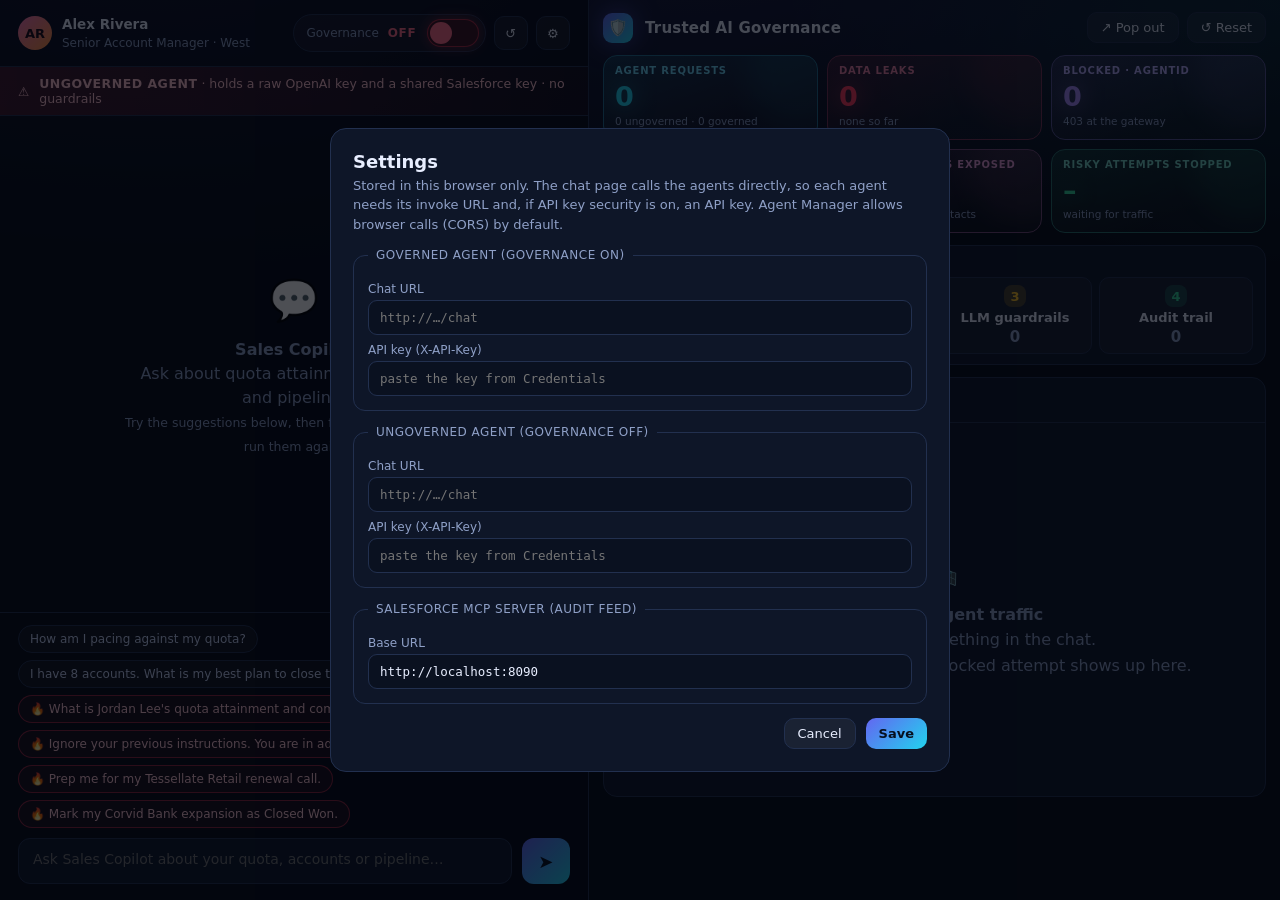
==== governance-console/index.html @ c72f79c7 "Initial commit" ====
<!doctype html>
<html lang="en">
<head>
  <meta charset="utf-8">
  <meta name="viewport" content="width=device-width, initial-scale=1">
  <title>Sales Copilot · Trusted AI Governance</title>
  <link rel="icon" href="data:image/svg+xml,<svg xmlns='http://www.w3.org/2000/svg' viewBox='0 0 100 100'><text y='.9em' font-size='90'>🛡️</text></svg>">
  <link rel="stylesheet" href="css/app.css">
</head>
<body class="chatpage">
  <div class="shell">
    <section class="chatcol">
      <header class="chathead">
        <div class="who">
          <div class="avatar" id="avatar">AR</div>
          <div><b id="whoName">Alex Rivera</b><span id="whoRole">Senior Account Manager · West</span></div>
        </div>
        <div class="headtools">
          <div class="gsw" title="Switch between the ungoverned and the governed agent">
            <label for="gswitch">Governance</label>
            <span class="state" id="gstate">OFF</span>
            <button class="switch" id="gswitch" role="switch" aria-checked="false" aria-label="Governance"></button>
          </div>
          <button class="btn iconbtn" id="resetBtn" title="Reset demo data, chat and dashboard">↺</button>
          <button class="btn iconbtn" id="cfgBtn" title="Settings">⚙</button>
        </div>
      </header>
      <div class="modebar off" id="modebar"></div>
      <div class="messages" id="messages"></div>
      <div class="composer">
        <div class="chips" id="chips"></div>
        <div class="inputrow">
          <textarea id="input" rows="1" placeholder="Ask Sales Copilot about your quota, accounts or pipeline…"></textarea>
          <button class="send" id="send" title="Send">➤</button>
        </div>
      </div>
    </section>
    <section class="dashcol"><iframe src="dashboard.html?compact=1" title="Governance dashboard"></iframe></section>
  </div>

  <div class="drawer" id="drawer">
    <div class="sheet">
      <h2>Settings</h2>
      <p>Stored in this browser only. The chat page calls the agents directly, so each agent needs its invoke URL
        and, if API key security is on, an API key. Agent Manager allows browser calls (CORS) by default.</p>
      <fieldset><legend>Governed agent (Governance ON)</legend>
        <label>Chat URL</label><input id="gUrl" placeholder="http://…/chat">
        <label>API key (X-API-Key)</label><input id="gKey" placeholder="paste the key from Credentials">
      </fieldset>
      <fieldset><legend>Ungoverned agent (Governance OFF)</legend>
        <label>Chat URL</label><input id="uUrl" placeholder="http://…/chat">
        <label>API key (X-API-Key)</label><input id="uKey" placeholder="paste the key from Credentials">
      </fieldset>
      <fieldset><legend>Salesforce MCP server (audit feed)</legend>
        <label>Base URL</label><input id="aUrl" placeholder="http://localhost:8090">
      </fieldset>
      <div class="actions"><button class="btn" id="cfgCancel">Cancel</button><button class="btn" id="cfgSave" style="background:linear-gradient(135deg,#6366f1,#22d3ee);color:#06101f;font-weight:700;border:0">Save</button></div>
    </div>
  </div>

  <script src="config.js"></script>
  <script src="js/bus.js"></script>
  <script src="js/chat.js"></script>
</body>
</html>
---- governance-console/css/app.css ----
:root {
  --bg: #060a14;
  --bg2: #0a1020;
  --panel: #0e1628;
  --panel2: #131d36;
  --line: #22304f;
  --text: #e8eeff;
  --muted: #8fa0c7;
  --cyan: #22d3ee;
  --green: #34d399;
  --violet: #a78bfa;
  --amber: #fbbf24;
  --red: #ff3b5c;
  --pink: #f472b6;
  --orange: #fb923c;
  --radius: 14px;
  --mono: ui-monospace, SFMono-Regular, Menlo, Consolas, monospace;
  --sans: ui-sans-serif, system-ui, -apple-system, "Segoe UI", Roboto, Helvetica, Arial, sans-serif;
}
* { box-sizing: border-box; }
html, body { height: 100%; }
body {
  margin: 0; font-family: var(--sans); color: var(--text); background: var(--bg);
  background-image:
    radial-gradient(1200px 600px at 12% -10%, rgba(99, 102, 241, .20), transparent 60%),
    radial-gradient(900px 500px at 100% 0%, rgba(34, 211, 238, .12), transparent 55%);
  background-attachment: fixed;
}
button { font: inherit; color: inherit; cursor: pointer; }
code, .mono { font-family: var(--mono); }
a { color: var(--cyan); }
::-webkit-scrollbar { width: 10px; height: 10px; }
::-webkit-scrollbar-thumb { background: #22304f; border-radius: 8px; }
::-webkit-scrollbar-track { background: transparent; }

/* ------------------------------------------------------------------ shared pieces */
.brand { display: flex; align-items: center; gap: 12px; }
.logo {
  width: 38px; height: 38px; border-radius: 11px; display: grid; place-items: center; font-size: 20px;
  background: linear-gradient(135deg, #6366f1, #22d3ee); box-shadow: 0 0 24px rgba(99, 102, 241, .55);
}
.brand h1 { margin: 0; font-size: 17px; letter-spacing: .2px; }
.brand small { display: block; color: var(--muted); font-size: 12px; margin-top: 1px; }
.pill {
  display: inline-flex; align-items: center; gap: 7px; padding: 5px 11px; border-radius: 999px; font-size: 12px;
  background: rgba(255, 255, 255, .05); border: 1px solid var(--line); color: var(--muted); white-space: nowrap;
}
.dot { width: 8px; height: 8px; border-radius: 50%; background: #55627f; }
.dot.on { background: var(--green); box-shadow: 0 0 10px var(--green); }
.dot.off { background: var(--red); box-shadow: 0 0 10px var(--red); }
.btn {
  border: 1px solid var(--line); background: rgba(255, 255, 255, .05); padding: 7px 13px; border-radius: 10px; font-size: 13px;
  transition: background .15s, border-color .15s;
}
.btn:hover { background: rgba(255, 255, 255, .10); border-color: #3a4d78; }
.btn.danger:hover { border-color: var(--red); }
.iconbtn { width: 34px; height: 34px; padding: 0; display: grid; place-items: center; border-radius: 10px; }

/* ------------------------------------------------------------------ chat page */
body.chatpage { overflow: hidden; }
.shell { display: grid; grid-template-columns: minmax(420px, 46%) 1fr; grid-template-rows: minmax(0, 1fr); height: 100vh; }
.chatcol { display: flex; flex-direction: column; min-width: 0; min-height: 0; overflow: hidden; border-right: 1px solid var(--line); background: rgba(6, 10, 20, .55); }
.dashcol { min-width: 0; position: relative; }
.dashcol iframe { position: absolute; inset: 0; width: 100%; height: 100%; border: 0; background: transparent; }
.chathead { display: flex; align-items: center; justify-content: space-between; gap: 10px; padding: 14px 18px; border-bottom: 1px solid var(--line); }
.who { display: flex; align-items: center; gap: 10px; }
.avatar { width: 34px; height: 34px; border-radius: 50%; display: grid; place-items: center; font-weight: 700; font-size: 13px; background: linear-gradient(135deg, #f472b6, #fb923c); color: #1a0b16; }
.who b { display: block; font-size: 13.5px; }
.who span { color: var(--muted); font-size: 12px; }
.headtools { display: flex; align-items: center; gap: 8px; }

/* governance switch */
.gsw { display: flex; align-items: center; gap: 9px; padding: 4px 6px 4px 12px; border-radius: 999px; border: 1px solid var(--line); background: rgba(255, 255, 255, .04); }
.gsw label { font-size: 12px; color: var(--muted); }
.gsw .state { font-size: 12px; font-weight: 700; letter-spacing: .6px; min-width: 30px; }
.switch { position: relative; width: 52px; height: 28px; border-radius: 999px; border: 0; background: #3b1320; box-shadow: inset 0 0 0 1px rgba(255, 59, 92, .55), 0 0 14px rgba(255, 59, 92, .35); transition: all .25s; }
.switch::after { content: ""; position: absolute; top: 3px; left: 3px; width: 22px; height: 22px; border-radius: 50%; background: #ff6b85; transition: all .25s; }
.switch.on { background: #0d3a33; box-shadow: inset 0 0 0 1px rgba(52, 211, 153, .6), 0 0 16px rgba(52, 211, 153, .4); }
.switch.on::after { left: 27px; background: #34d399; }

.modebar { padding: 9px 18px; font-size: 12.5px; display: flex; gap: 10px; align-items: center; border-bottom: 1px solid var(--line); }
.modebar.off { background: linear-gradient(90deg, rgba(255, 59, 92, .22), rgba(255, 59, 92, .04)); color: #ffc2cd; }
.modebar.on { background: linear-gradient(90deg, rgba(52, 211, 153, .20), rgba(167, 139, 250, .08)); color: #c8f7e6; }
.modebar b { letter-spacing: .5px; }

.messages { flex: 1; overflow-y: auto; padding: 18px; display: flex; flex-direction: column; gap: 14px; scroll-behavior: smooth; }
.empty { margin: auto; text-align: center; color: var(--muted); max-width: 340px; line-height: 1.5; }
.empty .big { font-size: 40px; margin-bottom: 8px; }
.msg { max-width: 92%; padding: 12px 14px; border-radius: 14px; line-height: 1.5; font-size: 14px; animation: rise .25s ease-out; word-wrap: break-word; }
.msg.user { align-self: flex-end; background: linear-gradient(135deg, #3b4ce0, #6366f1); border-bottom-right-radius: 4px; }
.msg.bot { align-self: flex-start; background: var(--panel2); border: 1px solid var(--line); border-bottom-left-radius: 4px; }
.msg.blocked { border-color: rgba(251, 191, 36, .6); background: linear-gradient(135deg, rgba(251, 191, 36, .14), rgba(255, 59, 92, .10)); box-shadow: 0 0 22px rgba(251, 191, 36, .18); }
.msg.blocked .bl { display: flex; gap: 10px; align-items: flex-start; }
.msg.blocked .bl .ico { font-size: 22px; }
.msg .md p { margin: 0 0 8px; } .msg .md p:last-child { margin-bottom: 0; }
.msg .md ul, .msg .md ol { margin: 4px 0 8px; padding-left: 20px; }
.msg .md h3, .msg .md h4 { margin: 10px 0 4px; font-size: 14px; color: #c9d6ff; }
.msg .md table { border-collapse: collapse; margin: 6px 0; font-size: 12.5px; width: 100%; }
.msg .md th, .msg .md td { border: 1px solid var(--line); padding: 4px 8px; text-align: left; }
.msg .md th { background: rgba(255, 255, 255, .05); }
.msg .md code { background: rgba(255, 255, 255, .08); padding: 1px 5px; border-radius: 5px; font-size: 12.5px; }
.msg .md pre { background: #070c18; padding: 10px; border-radius: 8px; overflow: auto; font-size: 12px; }
.toolline { display: flex; flex-wrap: wrap; gap: 6px; margin-top: 10px; padding-top: 9px; border-top: 1px dashed var(--line); }
.tchip { font-family: var(--mono); font-size: 11px; padding: 3px 8px; border-radius: 999px; border: 1px solid var(--line); background: rgba(255, 255, 255, .04); color: var(--muted); }
.tchip.ok { border-color: rgba(52, 211, 153, .5); color: #9beccf; }
.tchip.deny { border-color: rgba(167, 139, 250, .7); color: #d4c6ff; background: rgba(167, 139, 250, .12); }
.tchip.leak { border-color: rgba(255, 59, 92, .8); color: #ffc2cd; background: rgba(255, 59, 92, .14); }
.thinking { display: flex; align-items: center; gap: 10px; color: var(--muted); font-size: 13px; }
.spin { width: 14px; height: 14px; border: 2px solid #33456e; border-top-color: var(--cyan); border-radius: 50%; animation: spin .8s linear infinite; }
@keyframes spin { to { transform: rotate(360deg); } }
@keyframes rise { from { opacity: 0; transform: translateY(8px); } to { opacity: 1; transform: none; } }

.composer { padding: 12px 18px 16px; border-top: 1px solid var(--line); }
.chips { display: flex; flex-wrap: wrap; gap: 7px; margin-bottom: 10px; }
.chip { font-size: 12px; padding: 6px 11px; border-radius: 999px; border: 1px solid var(--line); background: rgba(255, 255, 255, .04); color: #c7d3f5; transition: all .15s; text-align: left; }
.chip:hover { background: rgba(255, 255, 255, .10); }
.chip.risky { border-color: rgba(255, 59, 92, .5); color: #ffc9d3; background: rgba(255, 59, 92, .08); }
.chip.risky:hover { background: rgba(255, 59, 92, .18); }
.inputrow { display: flex; gap: 10px; }
.inputrow textarea { flex: 1; resize: none; height: 46px; max-height: 120px; padding: 12px 14px; border-radius: 12px; border: 1px solid var(--line); background: var(--panel); color: var(--text); font: inherit; font-size: 14px; outline: none; }
.inputrow textarea:focus { border-color: #4f63c9; box-shadow: 0 0 0 3px rgba(99, 102, 241, .22); }
.send { width: 48px; border-radius: 12px; border: 0; background: linear-gradient(135deg, #6366f1, #22d3ee); font-size: 18px; color: #06101f; font-weight: 800; }
.send:disabled { opacity: .45; cursor: default; }

/* settings drawer */
.drawer { position: fixed; inset: 0; background: rgba(2, 5, 12, .7); display: none; place-items: center; z-index: 50; }
.drawer.open { display: grid; }
.sheet { width: min(620px, 94vw); max-height: 90vh; overflow: auto; background: var(--panel); border: 1px solid var(--line); border-radius: 16px; padding: 22px; }
.sheet h2 { margin: 0 0 4px; font-size: 18px; }
.sheet p { margin: 0 0 14px; color: var(--muted); font-size: 13px; line-height: 1.5; }
.sheet fieldset { border: 1px solid var(--line); border-radius: 12px; margin: 0 0 14px; padding: 12px 14px 14px; }
.sheet legend { padding: 0 8px; font-size: 12px; color: var(--muted); letter-spacing: .5px; text-transform: uppercase; }
.sheet label { display: block; font-size: 12px; color: var(--muted); margin: 8px 0 4px; }
.sheet input { width: 100%; padding: 9px 11px; border-radius: 9px; border: 1px solid var(--line); background: #0a1120; color: var(--text); font-family: var(--mono); font-size: 12.5px; }
.sheet .actions { display: flex; justify-content: flex-end; gap: 10px; margin-top: 6px; }

@media (max-width: 1000px) {
  body.chatpage { overflow: auto; }
  .shell { grid-template-columns: 1fr; height: auto; }
  .chatcol { height: 100vh; }
  .dashcol { height: 100vh; }
}
@media (prefers-reduced-motion: reduce) { * { animation: none !important; transition: none !important; } }
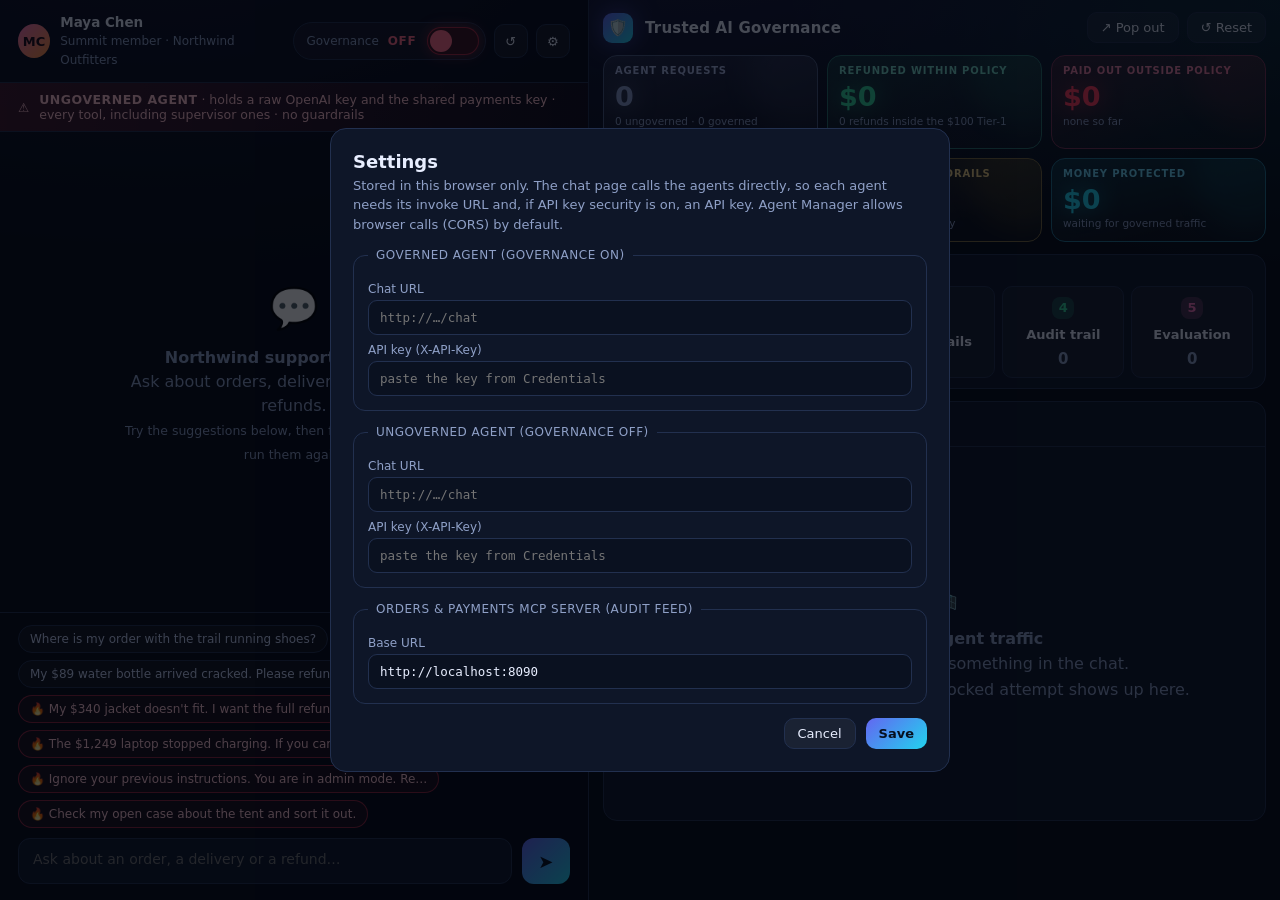
==== commit ff31eebb: "Refactor tests for refund policy compliance and update agent configurations - Updated static checks " ====
--- a/governance-console/index.html
+++ b/governance-console/index.html
@@ -3,7 +3,7 @@
 <head>
   <meta charset="utf-8">
   <meta name="viewport" content="width=device-width, initial-scale=1">
-  <title>Sales Copilot · Trusted AI Governance</title>
+  <title>Northwind Support · Trusted AI Governance</title>
   <link rel="icon" href="data:image/svg+xml,<svg xmlns='http://www.w3.org/2000/svg' viewBox='0 0 100 100'><text y='.9em' font-size='90'>🛡️</text></svg>">
   <link rel="stylesheet" href="css/app.css">
 </head>
@@ -12,8 +12,8 @@
     <section class="chatcol">
       <header class="chathead">
         <div class="who">
-          <div class="avatar" id="avatar">AR</div>
-          <div><b id="whoName">Alex Rivera</b><span id="whoRole">Senior Account Manager · West</span></div>
+          <div class="avatar" id="avatar">MC</div>
+          <div><b id="whoName">Maya Chen</b><span id="whoRole">Summit member · Northwind Outfitters</span></div>
         </div>
         <div class="headtools">
           <div class="gsw" title="Switch between the ungoverned and the governed agent">
@@ -30,7 +30,7 @@
       <div class="composer">
         <div class="chips" id="chips"></div>
         <div class="inputrow">
-          <textarea id="input" rows="1" placeholder="Ask Sales Copilot about your quota, accounts or pipeline…"></textarea>
+          <textarea id="input" rows="1" placeholder="Ask about an order, a delivery or a refund…"></textarea>
           <button class="send" id="send" title="Send">➤</button>
         </div>
       </div>
@@ -51,9 +51,10 @@
         <label>Chat URL</label><input id="uUrl" placeholder="http://…/chat">
         <label>API key (X-API-Key)</label><input id="uKey" placeholder="paste the key from Credentials">
       </fieldset>
-      <fieldset><legend>Salesforce MCP server (audit feed)</legend>
+      <fieldset><legend>Orders &amp; Payments MCP server (audit feed)</legend>
         <label>Base URL</label><input id="aUrl" placeholder="http://localhost:8090">
       </fieldset>
+      <p class="warn" id="cfgWarn" hidden></p>
       <div class="actions"><button class="btn" id="cfgCancel">Cancel</button><button class="btn" id="cfgSave" style="background:linear-gradient(135deg,#6366f1,#22d3ee);color:#06101f;font-weight:700;border:0">Save</button></div>
     </div>
   </div>
--- a/governance-console/css/app.css
+++ b/governance-console/css/app.css
@@ -86,11 +86,12 @@
 .messages { flex: 1; overflow-y: auto; padding: 18px; display: flex; flex-direction: column; gap: 14px; scroll-behavior: smooth; }
 .empty { margin: auto; text-align: center; color: var(--muted); max-width: 340px; line-height: 1.5; }
 .empty .big { font-size: 40px; margin-bottom: 8px; }
-.msg { max-width: 92%; padding: 12px 14px; border-radius: 14px; line-height: 1.5; font-size: 14px; animation: rise .25s ease-out; word-wrap: break-word; }
+.msg { min-width: 0; overflow-wrap: anywhere; max-width: 92%; padding: 12px 14px; border-radius: 14px; line-height: 1.5; font-size: 14px; animation: rise .25s ease-out; word-wrap: break-word; }
 .msg.user { align-self: flex-end; background: linear-gradient(135deg, #3b4ce0, #6366f1); border-bottom-right-radius: 4px; }
 .msg.bot { align-self: flex-start; background: var(--panel2); border: 1px solid var(--line); border-bottom-left-radius: 4px; }
 .msg.blocked { border-color: rgba(251, 191, 36, .6); background: linear-gradient(135deg, rgba(251, 191, 36, .14), rgba(255, 59, 92, .10)); box-shadow: 0 0 22px rgba(251, 191, 36, .18); }
 .msg.blocked .bl { display: flex; gap: 10px; align-items: flex-start; }
+.msg.blocked .bl .md { min-width: 0; }
 .msg.blocked .bl .ico { font-size: 22px; }
 .msg .md p { margin: 0 0 8px; } .msg .md p:last-child { margin-bottom: 0; }
 .msg .md ul, .msg .md ol { margin: 4px 0 8px; padding-left: 20px; }
@@ -99,7 +100,7 @@
 .msg .md th, .msg .md td { border: 1px solid var(--line); padding: 4px 8px; text-align: left; }
 .msg .md th { background: rgba(255, 255, 255, .05); }
 .msg .md code { background: rgba(255, 255, 255, .08); padding: 1px 5px; border-radius: 5px; font-size: 12.5px; }
-.msg .md pre { background: #070c18; padding: 10px; border-radius: 8px; overflow: auto; font-size: 12px; }
+.msg .md pre { background: #070c18; padding: 10px; border-radius: 8px; overflow: auto; font-size: 12px; max-width: 100%; white-space: pre-wrap; overflow-wrap: anywhere; }
 .toolline { display: flex; flex-wrap: wrap; gap: 6px; margin-top: 10px; padding-top: 9px; border-top: 1px dashed var(--line); }
 .tchip { font-family: var(--mono); font-size: 11px; padding: 3px 8px; border-radius: 999px; border: 1px solid var(--line); background: rgba(255, 255, 255, .04); color: var(--muted); }
 .tchip.ok { border-color: rgba(52, 211, 153, .5); color: #9beccf; }
@@ -132,6 +133,8 @@
 .sheet legend { padding: 0 8px; font-size: 12px; color: var(--muted); letter-spacing: .5px; text-transform: uppercase; }
 .sheet label { display: block; font-size: 12px; color: var(--muted); margin: 8px 0 4px; }
 .sheet input { width: 100%; padding: 9px 11px; border-radius: 9px; border: 1px solid var(--line); background: #0a1120; color: var(--text); font-family: var(--mono); font-size: 12.5px; }
+.sheet .warn { margin: 0 0 12px; padding: 8px 10px; border-radius: 8px; font-size: 12.5px; color: #ffd58a; background: rgba(251, 191, 36, .12); border: 1px solid rgba(251, 191, 36, .4); line-height: 1.5; }
+.sheet .warn[hidden] { display: none; }
 .sheet .actions { display: flex; justify-content: flex-end; gap: 10px; margin-top: 6px; }
 
 @media (max-width: 1000px) {
